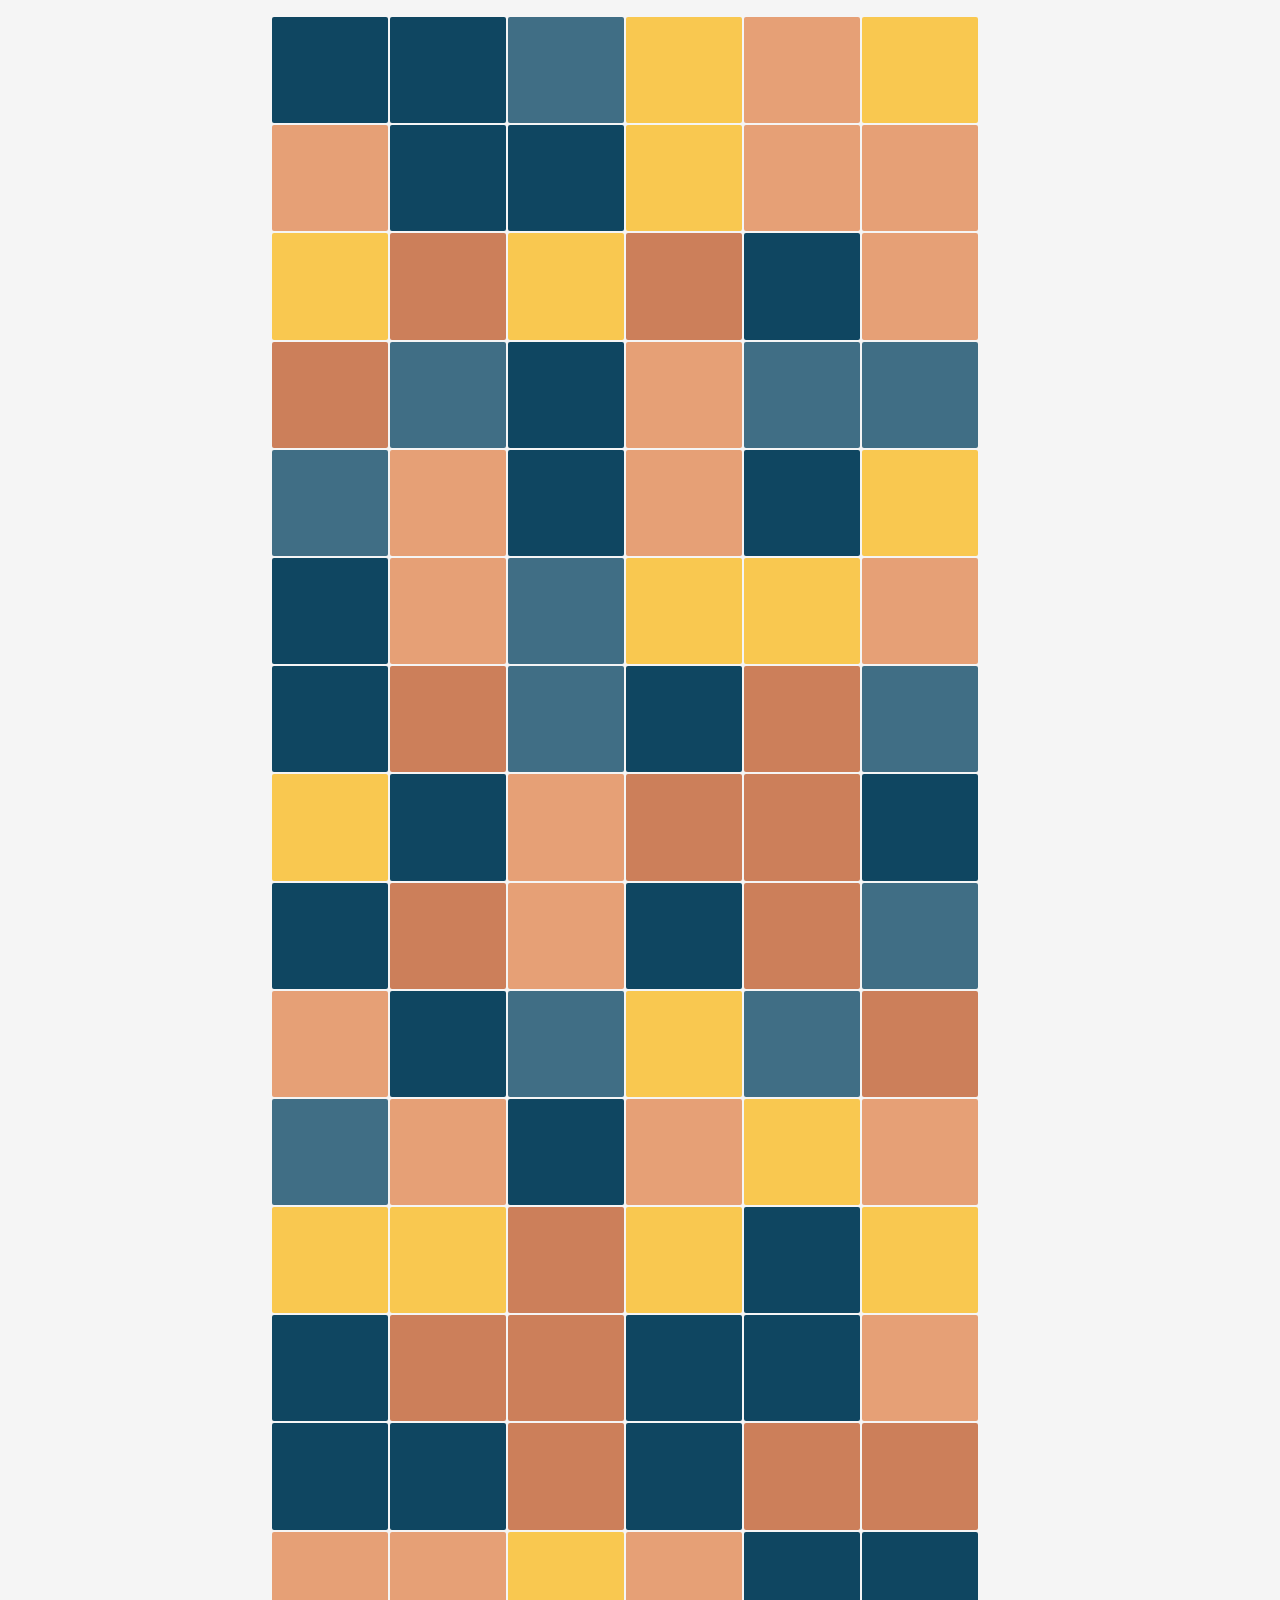
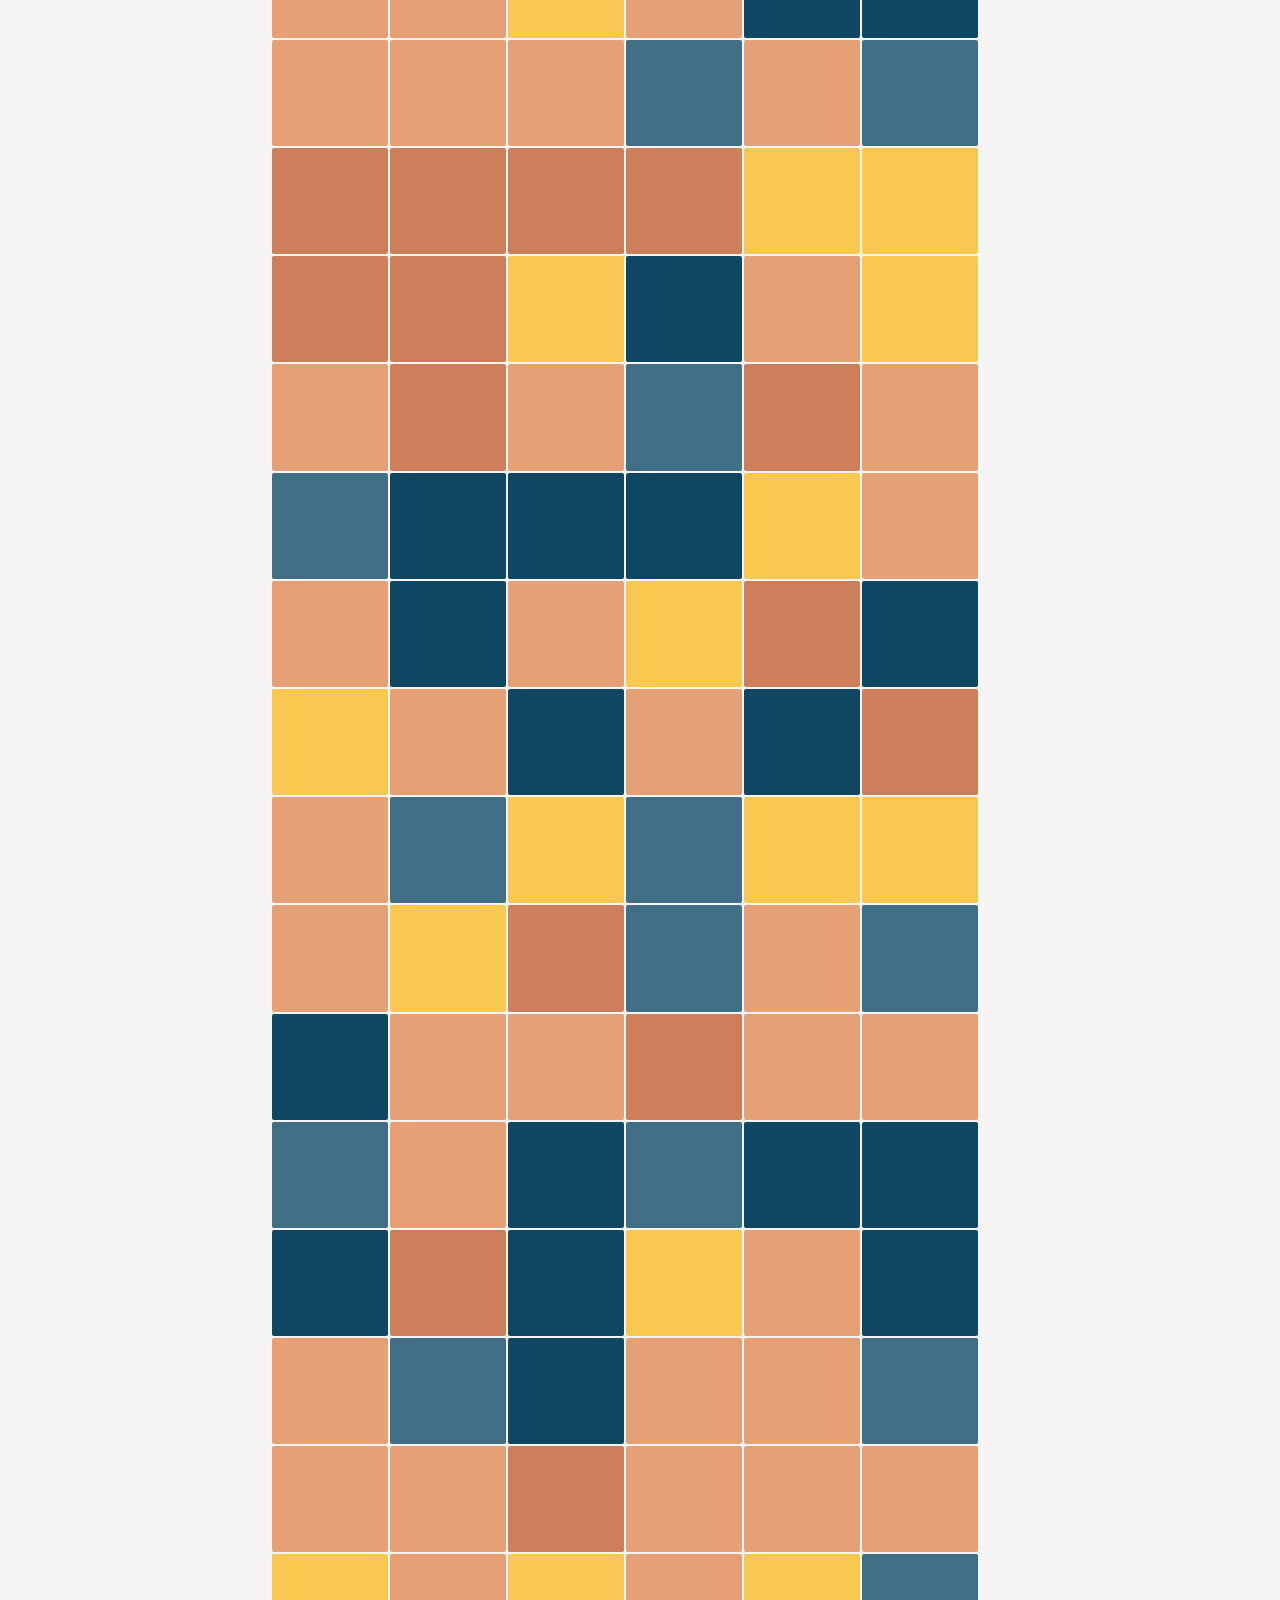
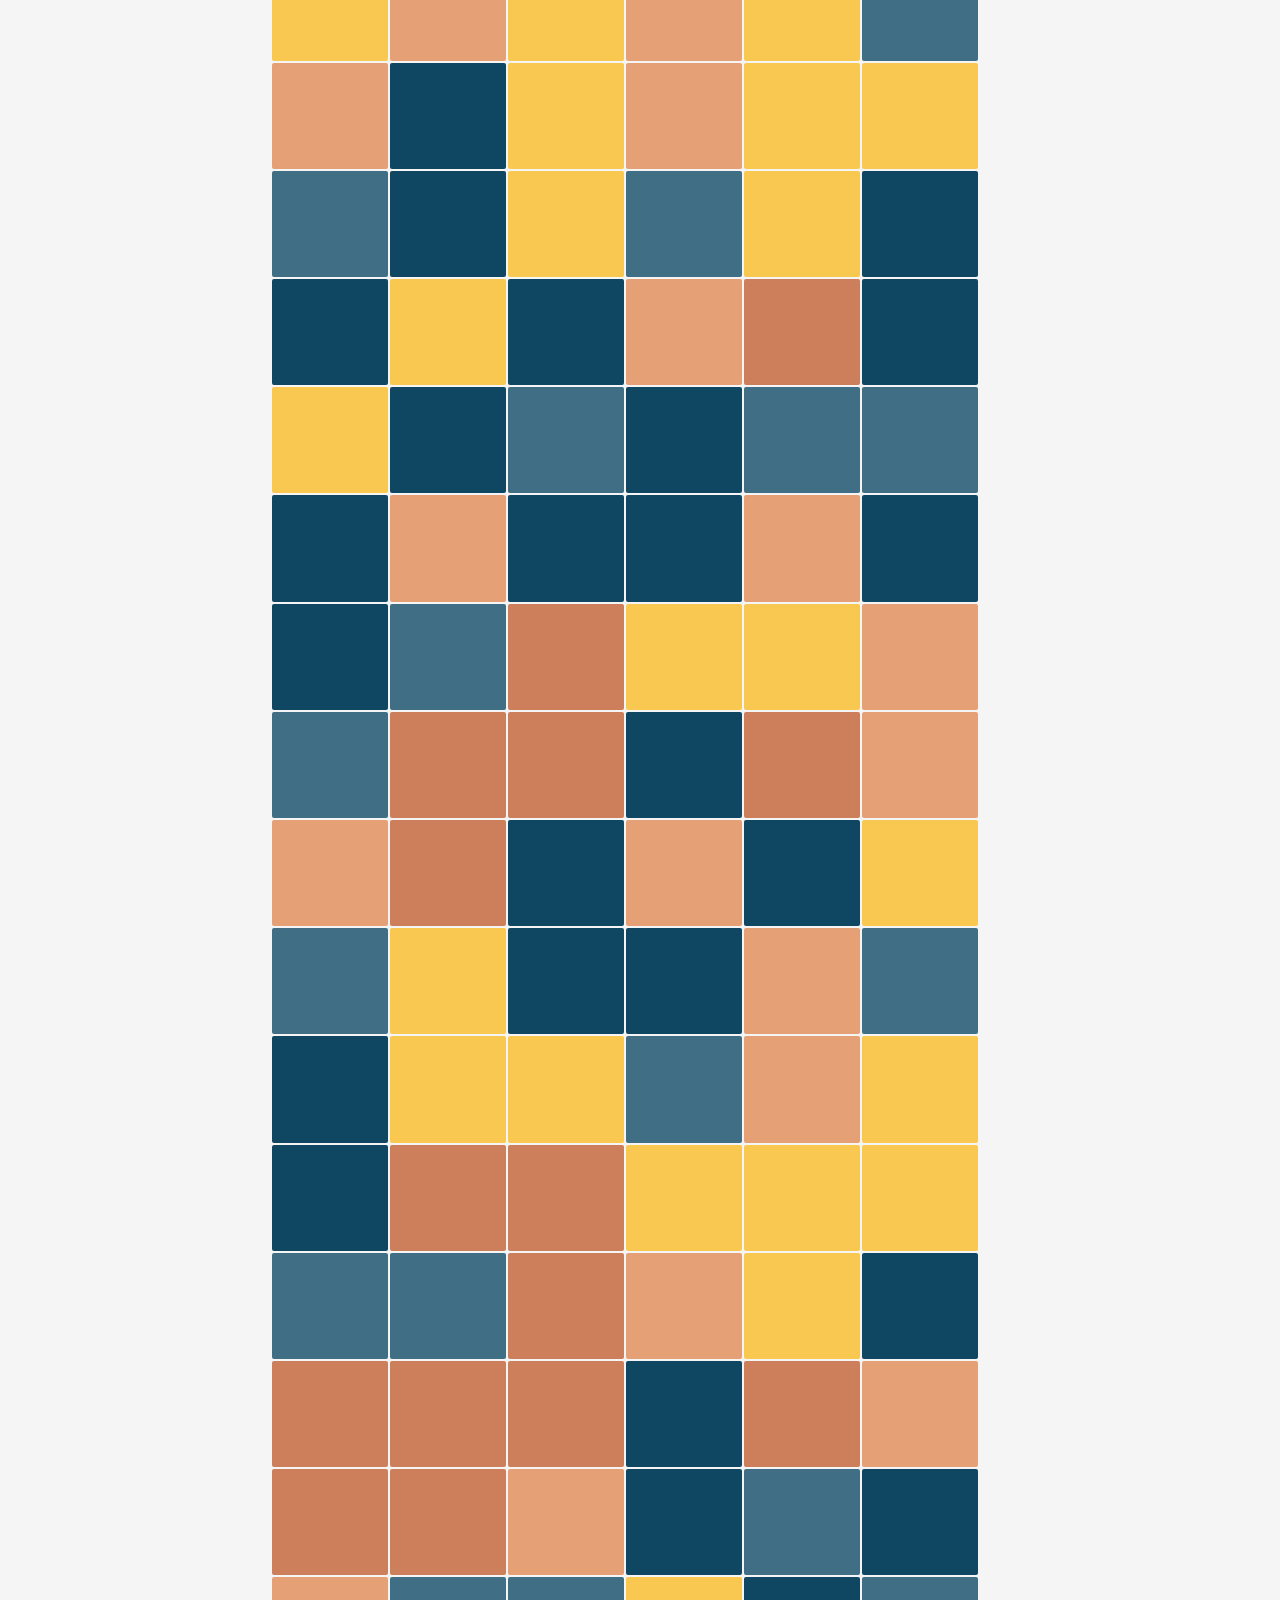
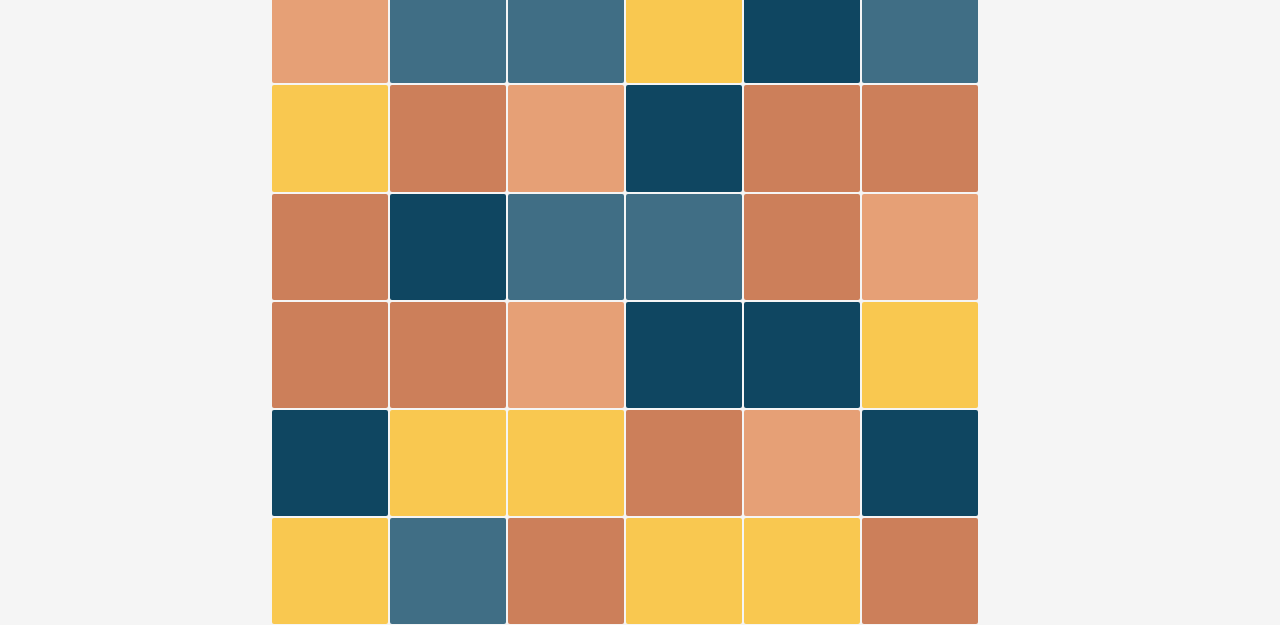
==== docs/0.html @ cab56073 "swatch index and new pages" ====
<!DOCTYPE html>
<html lang="en" dir="ltr">
<head>
<meta charset="utf-8">
<!--meta name="viewport" content="width=device-width, initial-scale=1.0"-->
<link rel="stylesheet" href="https://stackpath.bootstrapcdn.com/bootstrap/4.3.1/css/bootstrap.min.css" integrity="sha384-ggOyR0iXCbMQv3Xipma34MD+dH/1fQ784/j6cY/iJTQUOhcWr7x9JvoRxT2MZw1T" crossorigin="anonymous">
<link rel="stylesheet" href="../css/master.css  ">
<title>color charts</title>
</head>
<body>
<div id="container" class="container justify-content-center">
<!-- <script src="https://talnoznisky.github.io/color-blocks/script.js"></script> -->
<script src="../script.js"></script>
</div>
</body>
<!--The starting point are the four pure colours
  red, yellow, green and blue; their in-between shades
  and scales of brightness result in colour schemes containing
  16, 64, 256 and 1,024 shades. More colours would be pointless
  because it wouldn't be possible to distinguish between them clearly.
  - Gerhard Richter
-->
<script type="text/javascript">
var i = 0;
window.addEventListener("load", writeSquares());
window.addEventListener("load", onLoadColorSet());
window.setInterval(randomColorReassignment, 20);
window.setInterval(randomColorReassignment, 17);
window.setInterval(randomColorReassignment, 7);
</script>
</html>
---- css/master.css ----
body{
  background-color: #F5F5F5;
}
.swatch{
  height: 100%;
}
.swatch-row {
  height: 5em;
  padding: 0px 0px 0px 0px;
  margin: 0px 0px 3px 0px;
}

.container{
  margin-top: 1em;
  width: 60%;

}
.row{
  display: flex;
}
.square{
  border-radius: 2px;
  /* border: 1px solid lightgray; */
  padding-top: 15%;
  margin: 1px;
}
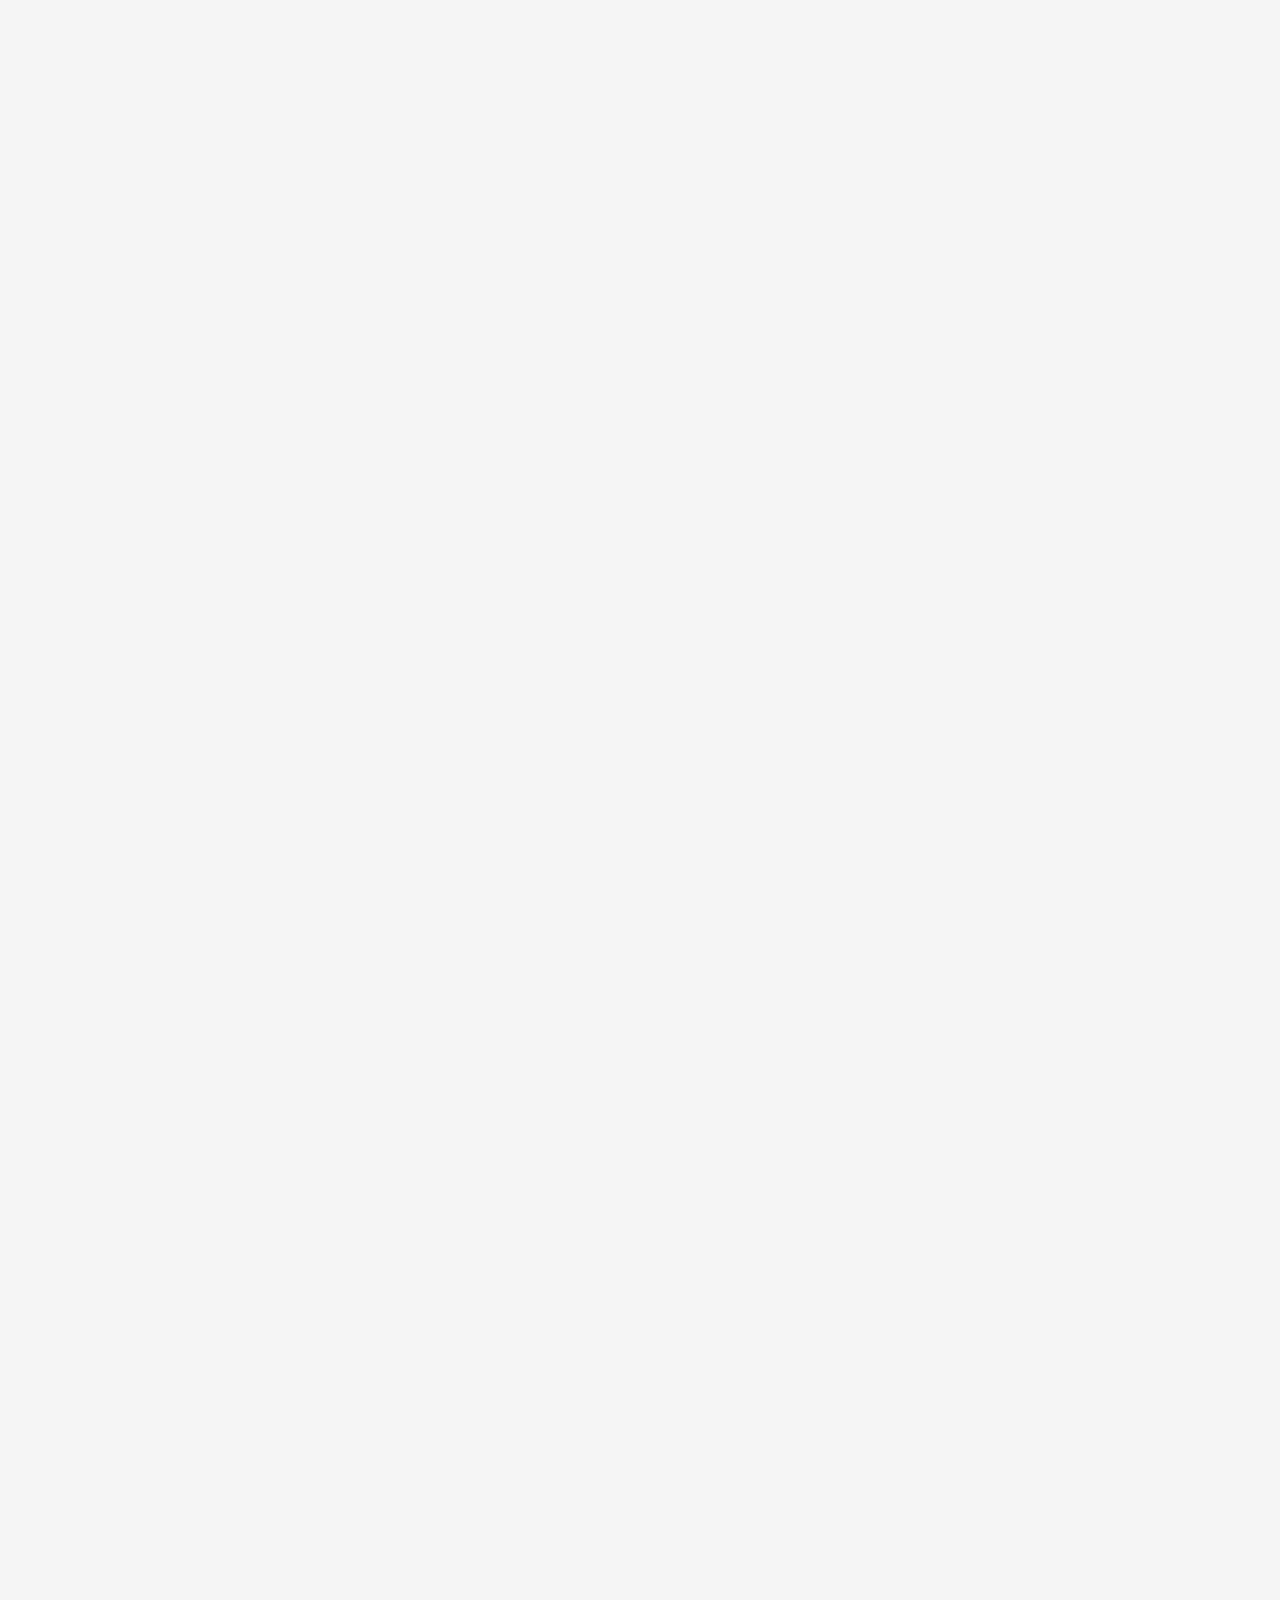
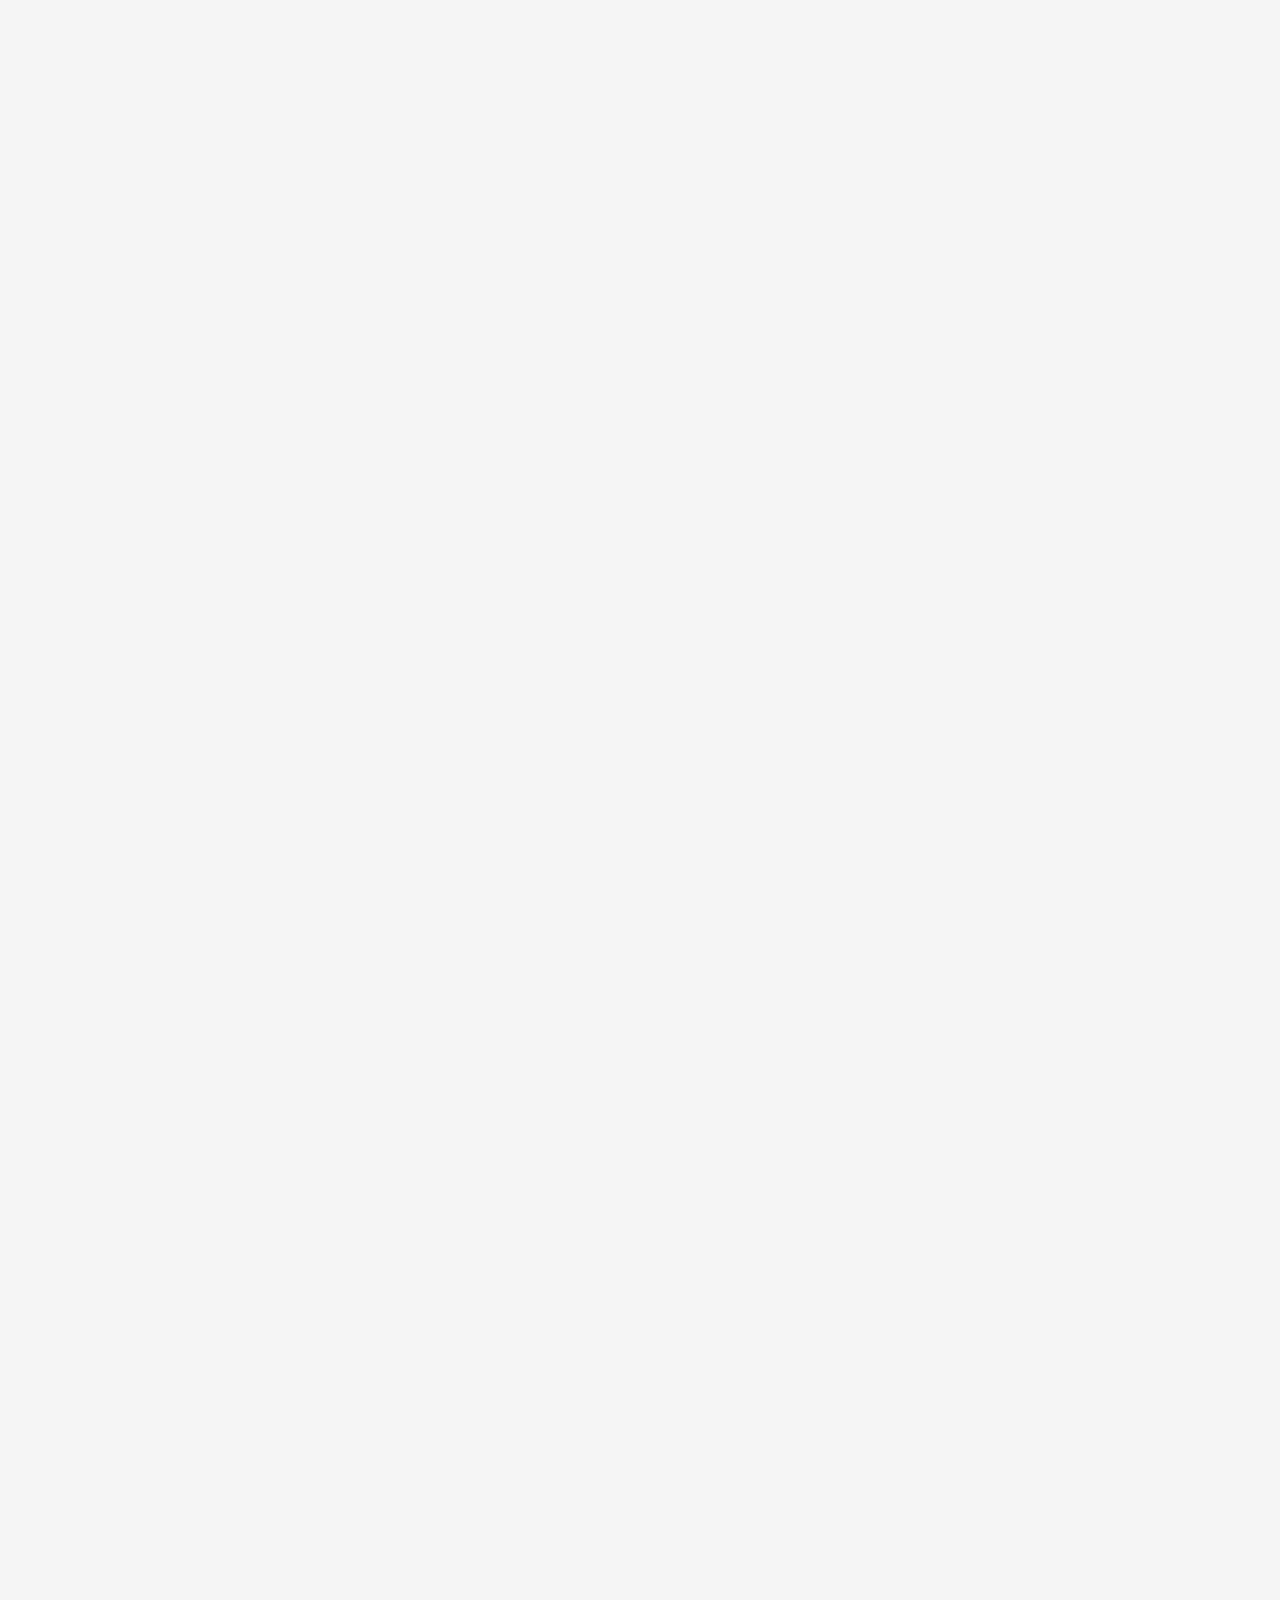
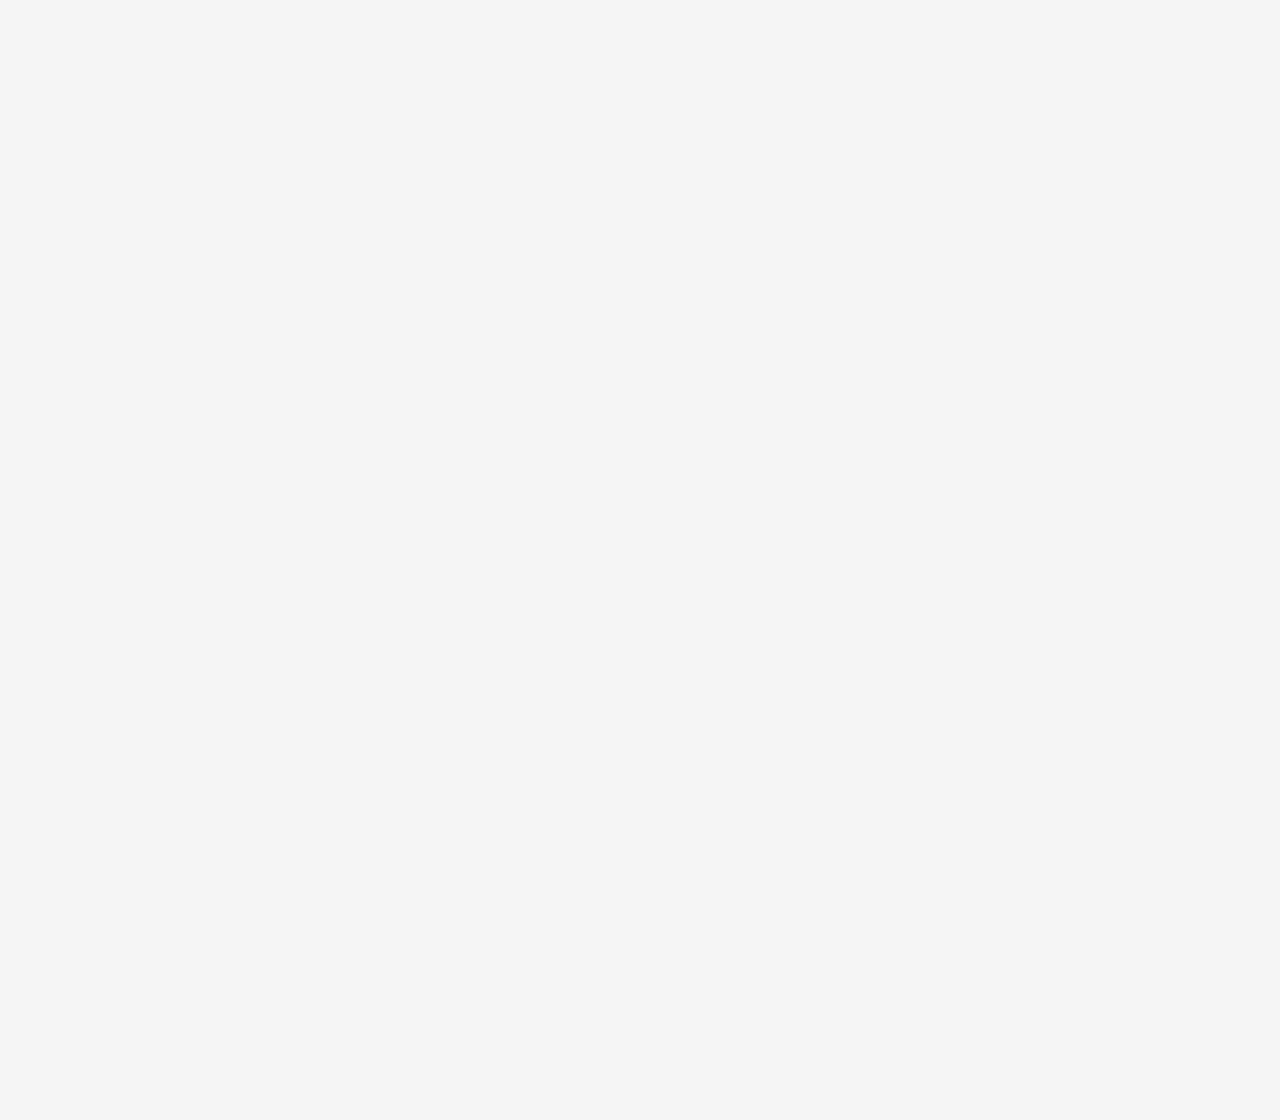
==== commit 05689d69: "getting there" ====
--- a/docs/0.html
+++ b/docs/0.html
@@ -21,9 +21,9 @@
   - Gerhard Richter
 -->
 <script type="text/javascript">
-var i = 0;
+// var i = 0;
 window.addEventListener("load", writeSquares());
-window.addEventListener("load", onLoadColorSet());
+// window.addEventListener("load", onLoadColorSet());
 window.setInterval(randomColorReassignment, 20);
 window.setInterval(randomColorReassignment, 17);
 window.setInterval(randomColorReassignment, 7);
--- a/css/master.css
+++ b/css/master.css
@@ -1,3 +1,7 @@
+p{
+  font-size: 2em;
+  color: rgb(230, 160, 118);
+}
 body{
   background-color: #F5F5F5;
 }
@@ -10,17 +14,11 @@
   margin: 0px 0px 3px 0px;
 }
 
-.container{
-  margin-top: 1em;
-  width: 60%;
-
-}
 .row{
   display: flex;
+  width: 100%;
 }
+
 .square{
-  border-radius: 2px;
-  /* border: 1px solid lightgray; */
-  padding-top: 15%;
-  margin: 1px;
+  padding-top: 8%;
 }
